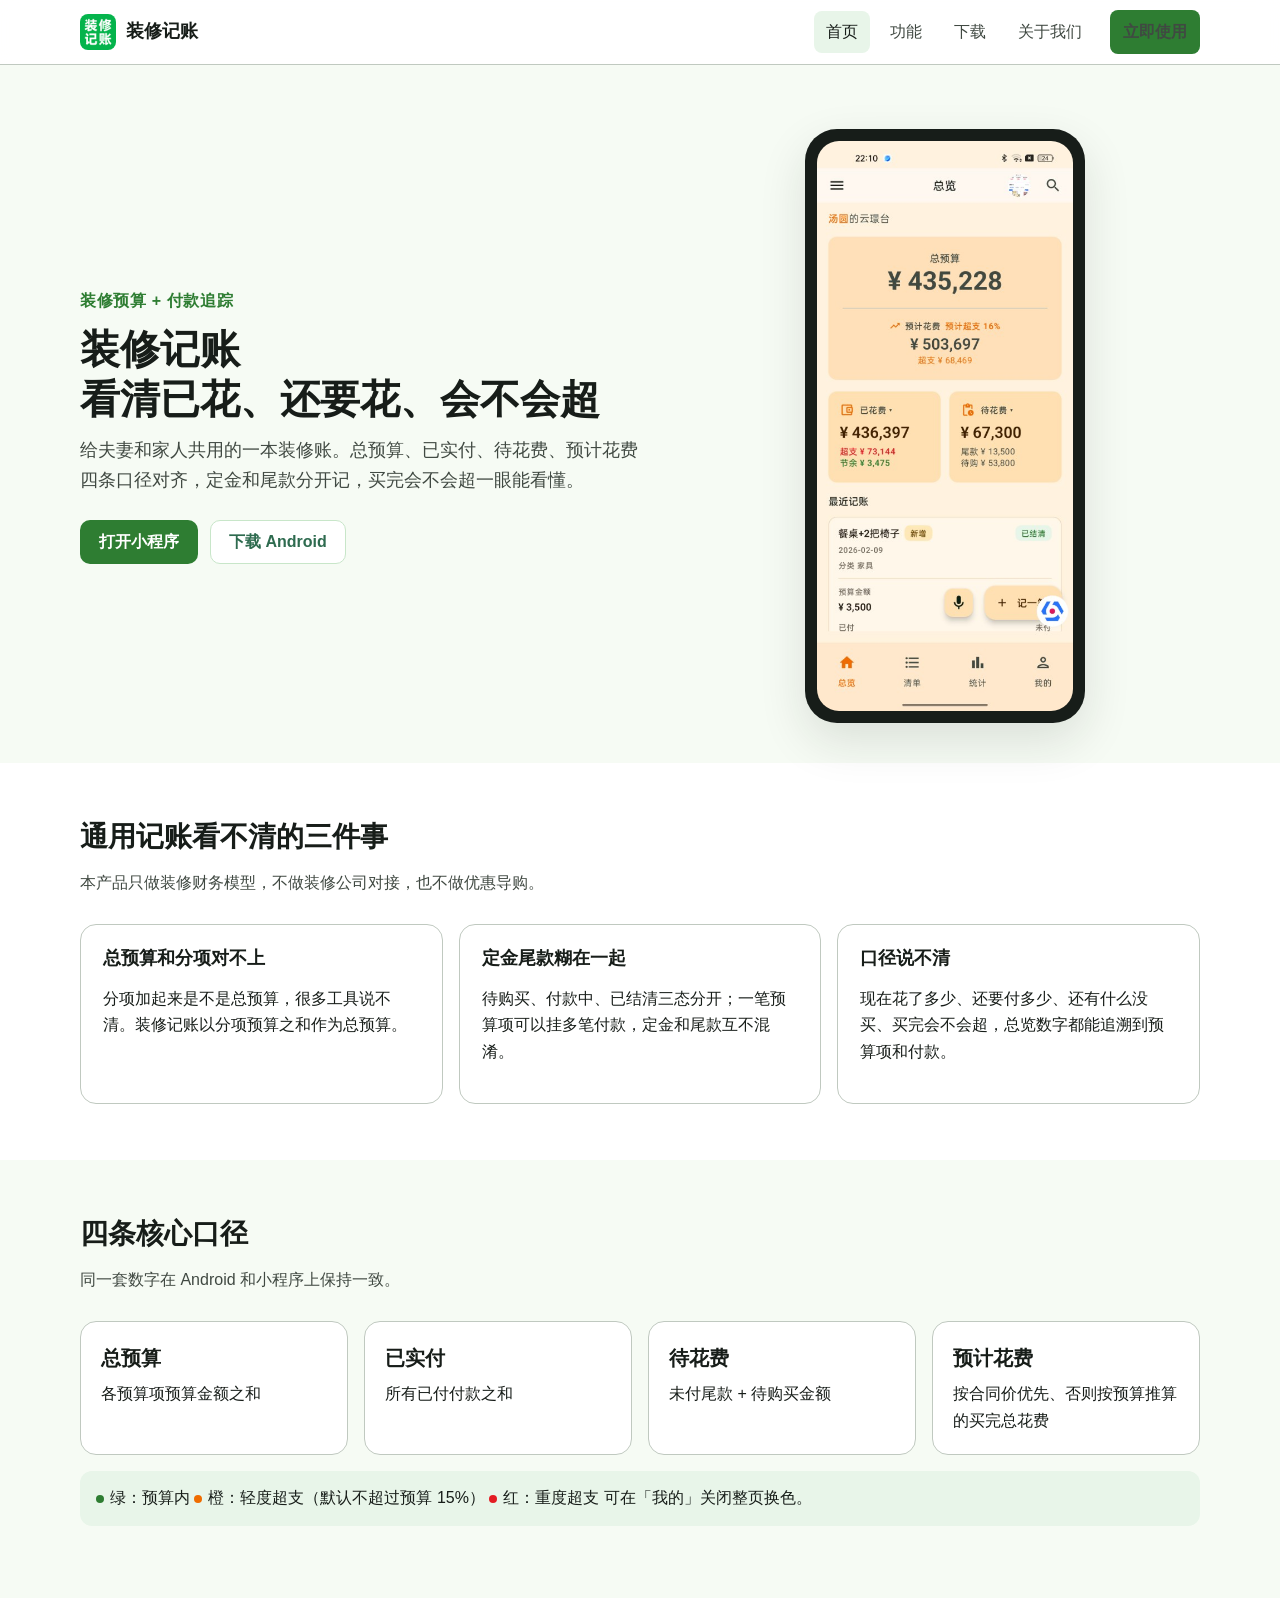
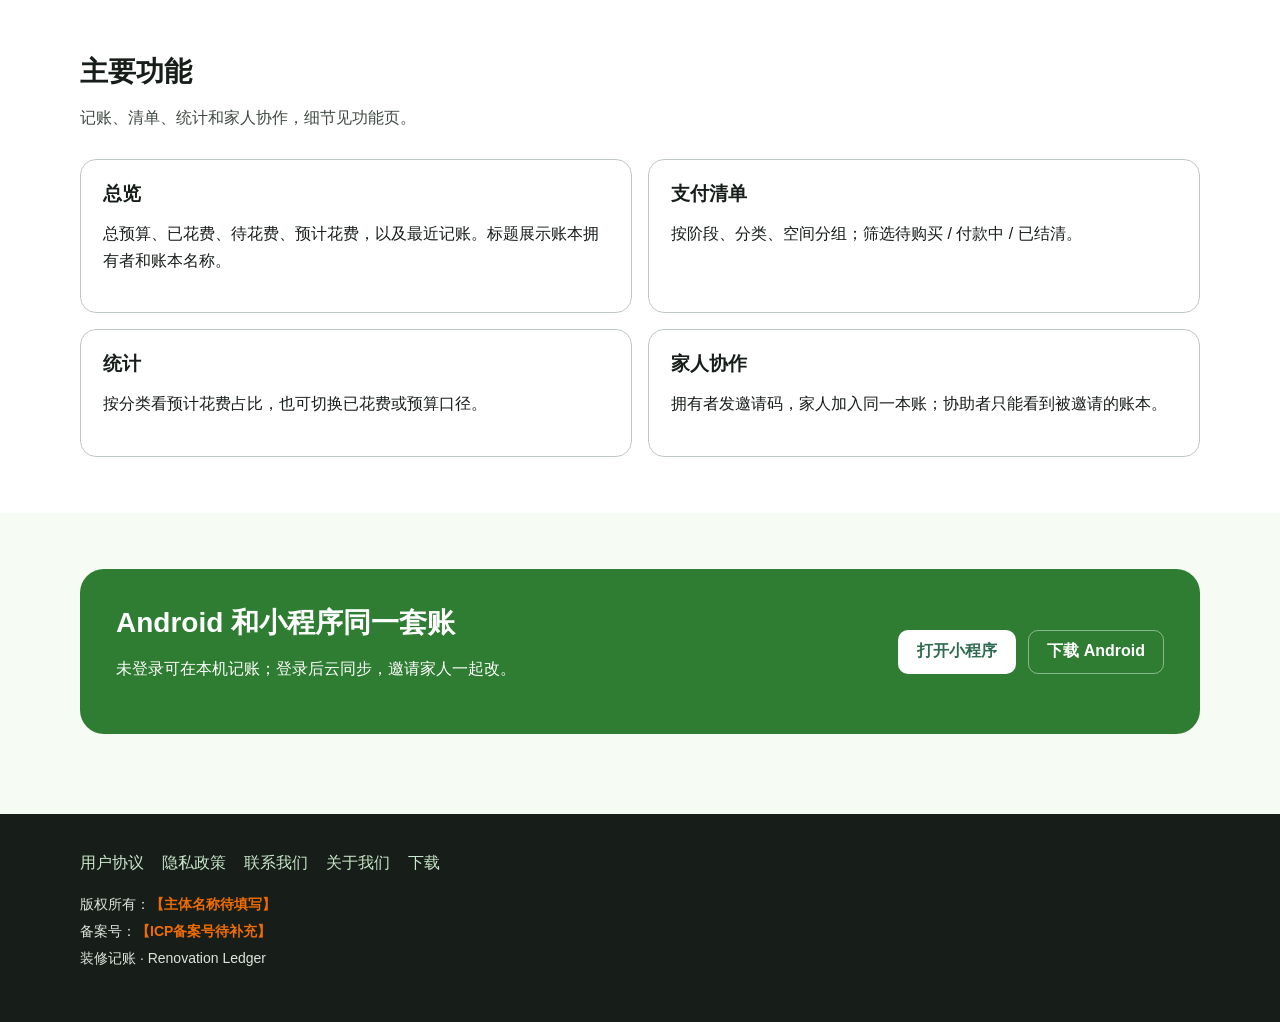
==== index.html @ 34d2fa1f "feat: 初始化装修记账中文官网静态站 多页产品介绍、下载入口、关于我们、用户协议与隐私政策，供微信审核填写应用官网。  Co-authored-by: Cursor <cursoragent@cu" ====
<!DOCTYPE html>
<html lang="zh-CN">
<head>
  <meta charset="UTF-8">
  <meta name="viewport" content="width=device-width, initial-scale=1">
  <title>装修记账 — 看清已花、还要花、会不会超</title>
  <meta name="description" content="装修记账面向夫妻和家人，用总预算、已实付、待花费、预计花费四条口径，看清装修账会不会超。支持 Android 与微信小程序。">
  <link rel="icon" href="images/favicon.png" type="image/png">
  <link rel="stylesheet" href="css/site.css">
</head>
<body>
  <header class="site-header">
    <div class="wrap header-inner">
      <a class="brand" href="index.html"><img src="images/logo.png" alt="">装修记账</a>
      <button class="nav-toggle" type="button" aria-label="打开菜单" aria-expanded="false">☰</button>
      <nav class="site-nav">
        <a href="index.html" class="is-active">首页</a>
        <a href="features.html">功能</a>
        <a href="download.html">下载</a>
        <a href="about.html">关于我们</a>
        <a class="btn btn-primary header-cta" href="download.html">立即使用</a>
      </nav>
    </div>
  </header>

  <main>
    <section class="hero">
      <div class="wrap hero-grid">
        <div>
          <p class="kicker">装修预算 + 付款追踪</p>
          <h1>装修记账<br>看清已花、还要花、会不会超</h1>
          <p class="lead">给夫妻和家人共用的一本装修账。总预算、已实付、待花费、预计花费四条口径对齐，定金和尾款分开记，买完会不会超一眼能看懂。</p>
          <div class="hero-actions">
            <a class="btn btn-primary" href="download.html">打开小程序</a>
            <a class="btn btn-ghost" href="download.html">下载 Android</a>
          </div>
        </div>
        <div class="media">
          <div class="phone">
            <img src="images/01-overview.jpg" alt="装修记账总览：总预算、已花费、待花费与预计花费">
          </div>
        </div>
      </div>
    </section>

    <section class="section section-alt">
      <div class="wrap">
        <div class="section-head">
          <h2>通用记账看不清的三件事</h2>
          <p class="muted">本产品只做装修财务模型，不做装修公司对接，也不做优惠导购。</p>
        </div>
        <div class="cards">
          <article class="card">
            <h3>总预算和分项对不上</h3>
            <p>分项加起来是不是总预算，很多工具说不清。装修记账以分项预算之和作为总预算。</p>
          </article>
          <article class="card">
            <h3>定金尾款糊在一起</h3>
            <p>待购买、付款中、已结清三态分开；一笔预算项可以挂多笔付款，定金和尾款互不混淆。</p>
          </article>
          <article class="card">
            <h3>口径说不清</h3>
            <p>现在花了多少、还要付多少、还有什么没买、买完会不会超，总览数字都能追溯到预算项和付款。</p>
          </article>
        </div>
      </div>
    </section>

    <section class="section">
      <div class="wrap">
        <div class="section-head">
          <h2>四条核心口径</h2>
          <p class="muted">同一套数字在 Android 和小程序上保持一致。</p>
        </div>
        <div class="metrics">
          <div class="metric"><strong>总预算</strong>各预算项预算金额之和</div>
          <div class="metric"><strong>已实付</strong>所有已付付款之和</div>
          <div class="metric"><strong>待花费</strong>未付尾款 + 待购买金额</div>
          <div class="metric"><strong>预计花费</strong>按合同价优先、否则按预算推算的买完总花费</div>
        </div>
        <p class="health-note">
          <span class="dot dot-green"></span>绿：预算内
          <span class="dot dot-orange"></span>橙：轻度超支（默认不超过预算 15%）
          <span class="dot dot-red"></span>红：重度超支
          可在「我的」关闭整页换色。
        </p>
      </div>
    </section>

    <section class="section section-alt">
      <div class="wrap">
        <div class="section-head">
          <h2>主要功能</h2>
          <p class="muted">记账、清单、统计和家人协作，细节见功能页。</p>
        </div>
        <div class="feature-grid">
          <a class="feature-link" href="features.html">
            <h3>总览</h3>
            <p>总预算、已花费、待花费、预计花费，以及最近记账。标题展示账本拥有者和账本名称。</p>
          </a>
          <a class="feature-link" href="features.html">
            <h3>支付清单</h3>
            <p>按阶段、分类、空间分组；筛选待购买 / 付款中 / 已结清。</p>
          </a>
          <a class="feature-link" href="features.html">
            <h3>统计</h3>
            <p>按分类看预计花费占比，也可切换已花费或预算口径。</p>
          </a>
          <a class="feature-link" href="features.html">
            <h3>家人协作</h3>
            <p>拥有者发邀请码，家人加入同一本账；协助者只能看到被邀请的账本。</p>
          </a>
        </div>
      </div>
    </section>

    <section class="section">
      <div class="wrap">
        <div class="band">
          <div>
            <h2>Android 和小程序同一套账</h2>
            <p>未登录可在本机记账；登录后云同步，邀请家人一起改。</p>
          </div>
          <div class="cta-actions">
            <a class="btn btn-primary" href="download.html">打开小程序</a>
            <a class="btn btn-ghost" href="download.html">下载 Android</a>
          </div>
        </div>
      </div>
    </section>
  </main>

  <footer class="site-footer">
    <div class="wrap">
      <div class="footer-links">
        <a href="terms.html">用户协议</a>
        <a href="privacy.html">隐私政策</a>
        <a href="contact.html">联系我们</a>
        <a href="about.html">关于我们</a>
        <a href="download.html">下载</a>
      </div>
      <p>版权所有：<span class="placeholder">【主体名称待填写】</span></p>
      <p>备案号：<span class="placeholder">【ICP备案号待补充】</span></p>
      <p>装修记账 · Renovation Ledger</p>
    </div>
  </footer>
  <script src="js/site.js"></script>
</body>
</html>
---- css/site.css ----
:root {
  --green: #2e7d32;
  --green-deep: #2e6b4f;
  --green-soft: #c8e6c9;
  --green-bg: #e8f5e9;
  --orange: #ef6c00;
  --orange-soft: #ffe0b2;
  --red: #e31c23;
  --red-soft: #ffc9c9;
  --text: #171d19;
  --muted: #404942;
  --line: #c0c9c0;
  --bg: #f6fbf4;
  --surface: #ffffff;
  --shadow: 0 18px 48px rgba(23, 29, 25, 0.12);
  --wrap: 1120px;
  --radius: 16px;
}

*,
*::before,
*::after {
  box-sizing: border-box;
}

html {
  scroll-behavior: smooth;
}

body {
  margin: 0;
  color: var(--text);
  background: var(--bg);
  font-family: "PingFang SC", "Hiragino Sans GB", "Noto Sans SC", "Microsoft YaHei", sans-serif;
  font-size: 16px;
  line-height: 1.65;
}

img {
  max-width: 100%;
  height: auto;
}

a {
  color: var(--green-deep);
  text-decoration: none;
}

a:hover {
  text-decoration: underline;
}

.wrap {
  width: min(var(--wrap), calc(100% - 40px));
  margin: 0 auto;
}

.site-header {
  position: sticky;
  top: 0;
  z-index: 20;
  background: rgba(255, 255, 255, 0.92);
  border-bottom: 1px solid var(--line);
  backdrop-filter: blur(10px);
}

.header-inner {
  display: flex;
  align-items: center;
  justify-content: space-between;
  min-height: 64px;
  gap: 16px;
}

.brand {
  display: flex;
  align-items: center;
  gap: 10px;
  color: var(--text);
  font-weight: 650;
  font-size: 18px;
  text-decoration: none;
}

.brand img {
  width: 36px;
  height: 36px;
  border-radius: 8px;
}

.site-nav {
  display: flex;
  align-items: center;
  gap: 8px;
}

.site-nav a {
  color: var(--muted);
  padding: 8px 12px;
  border-radius: 8px;
  text-decoration: none;
}

.site-nav a:hover,
.site-nav a.is-active {
  color: var(--text);
  background: var(--green-bg);
}

.btn {
  display: inline-flex;
  align-items: center;
  justify-content: center;
  min-height: 44px;
  padding: 0 18px;
  border-radius: 10px;
  border: 1px solid transparent;
  font-weight: 600;
  text-decoration: none;
  cursor: pointer;
}

.btn:hover {
  text-decoration: none;
}

.btn-primary {
  background: var(--green);
  color: #fff;
}

.btn-primary:hover {
  background: var(--green-deep);
}

.btn-ghost {
  background: #fff;
  color: var(--green-deep);
  border-color: var(--green-soft);
}

.btn-ghost:hover {
  background: var(--green-bg);
}

.header-cta {
  margin-left: 8px;
}

.nav-toggle {
  display: none;
  border: 1px solid var(--line);
  background: #fff;
  border-radius: 8px;
  width: 40px;
  height: 40px;
  font-size: 20px;
  line-height: 1;
}

.hero {
  padding: 64px 0 40px;
}

.hero-grid {
  display: grid;
  grid-template-columns: 1.05fr 0.95fr;
  gap: 48px;
  align-items: center;
}

.kicker {
  color: var(--green);
  font-weight: 650;
  letter-spacing: 0.04em;
  margin: 0 0 10px;
}

h1,
h2,
h3 {
  line-height: 1.25;
  margin: 0 0 12px;
}

h1 {
  font-size: 40px;
}

h2 {
  font-size: 28px;
}

.lead {
  font-size: 18px;
  color: var(--muted);
  margin: 0 0 24px;
}

.hero-actions,
.cta-actions {
  display: flex;
  flex-wrap: wrap;
  gap: 12px;
}

.phone {
  width: min(280px, 100%);
  margin: 0 auto;
  padding: 12px;
  border-radius: 32px;
  background: #171d19;
  box-shadow: var(--shadow);
}

.phone img {
  display: block;
  width: 100%;
  border-radius: 22px;
}

.section {
  padding: 56px 0;
}

.section-alt {
  background: #fff;
}

.section-head {
  max-width: 720px;
  margin: 0 0 28px;
}

.muted {
  color: var(--muted);
}

.cards {
  display: grid;
  grid-template-columns: repeat(3, 1fr);
  gap: 16px;
}

.card {
  background: #fff;
  border: 1px solid var(--line);
  border-radius: var(--radius);
  padding: 22px;
}

.card h3 {
  font-size: 18px;
}

.metrics {
  display: grid;
  grid-template-columns: repeat(4, 1fr);
  gap: 16px;
}

.metric {
  background: #fff;
  border-radius: var(--radius);
  padding: 20px;
  border: 1px solid var(--line);
}

.metric strong {
  display: block;
  font-size: 20px;
  margin-bottom: 6px;
}

.dot {
  display: inline-block;
  width: 8px;
  height: 8px;
  border-radius: 50%;
  margin-right: 6px;
}

.dot-green { background: var(--green); }
.dot-orange { background: var(--orange); }
.dot-red { background: var(--red); }

.health-note {
  margin-top: 16px;
  padding: 14px 16px;
  border-radius: 12px;
  background: var(--green-bg);
}

.feature-grid {
  display: grid;
  grid-template-columns: repeat(2, 1fr);
  gap: 16px;
}

.feature-link {
  display: block;
  background: #fff;
  border: 1px solid var(--line);
  border-radius: var(--radius);
  padding: 22px;
  color: inherit;
  text-decoration: none;
}

.feature-link:hover {
  border-color: var(--green);
  box-shadow: var(--shadow);
  text-decoration: none;
}

.band {
  background: var(--green);
  color: #fff;
  border-radius: 24px;
  padding: 36px;
  display: flex;
  justify-content: space-between;
  gap: 20px;
  align-items: center;
}

.band h2,
.band p {
  color: #fff;
}

.band .btn-primary {
  background: #fff;
  color: var(--green-deep);
}

.band .btn-ghost {
  background: transparent;
  color: #fff;
  border-color: rgba(255, 255, 255, 0.45);
}

.feature-row {
  display: grid;
  grid-template-columns: 1fr 1fr;
  gap: 40px;
  align-items: center;
  padding: 48px 0;
  border-bottom: 1px solid var(--line);
}

.feature-row:last-child {
  border-bottom: 0;
}

.feature-row.reverse .copy {
  order: 2;
}

.feature-row.reverse .media {
  order: 1;
}

.split {
  display: grid;
  grid-template-columns: 1fr 1fr;
  gap: 20px;
}

.download-card {
  background: #fff;
  border: 1px solid var(--line);
  border-radius: 20px;
  padding: 28px;
  min-height: 360px;
}

.qr-box {
  width: 180px;
  height: 180px;
  margin: 18px 0;
  border: 1px dashed var(--line);
  border-radius: 12px;
  display: flex;
  align-items: center;
  justify-content: center;
  text-align: center;
  color: var(--muted);
  background: var(--bg);
  font-size: 14px;
  padding: 12px;
}

.placeholder {
  color: var(--orange);
  font-weight: 600;
}

.legal {
  max-width: 760px;
  background: #fff;
  border: 1px solid var(--line);
  border-radius: 20px;
  padding: 36px 40px 48px;
}

.legal h1 {
  font-size: 32px;
}

.legal h2 {
  font-size: 20px;
  margin-top: 28px;
}

.legal p,
.legal li {
  color: var(--muted);
}

.site-footer {
  margin-top: 24px;
  padding: 36px 0 48px;
  background: #171d19;
  color: #dee4dc;
}

.site-footer a {
  color: #c8e6c9;
}

.footer-links {
  display: flex;
  flex-wrap: wrap;
  gap: 8px 18px;
  margin-bottom: 16px;
}

.site-footer p {
  margin: 4px 0;
  font-size: 14px;
}

.ios-note {
  margin-top: 20px;
  color: var(--muted);
}

@media (max-width: 900px) {
  h1 { font-size: 32px; }
  .hero-grid,
  .feature-row,
  .feature-row.reverse .copy,
  .feature-row.reverse .media,
  .split,
  .metrics,
  .cards,
  .feature-grid,
  .band {
    grid-template-columns: 1fr;
    display: grid;
  }

  .feature-row.reverse .copy,
  .feature-row.reverse .media {
    order: unset;
  }

  .nav-toggle {
    display: inline-flex;
    align-items: center;
    justify-content: center;
  }

  .site-nav {
    display: none;
    position: absolute;
    top: 64px;
    left: 0;
    right: 0;
    background: #fff;
    border-bottom: 1px solid var(--line);
    padding: 12px 20px 16px;
    flex-direction: column;
    align-items: stretch;
  }

  .site-nav.is-open {
    display: flex;
  }

  .header-cta {
    margin-left: 0;
  }
}
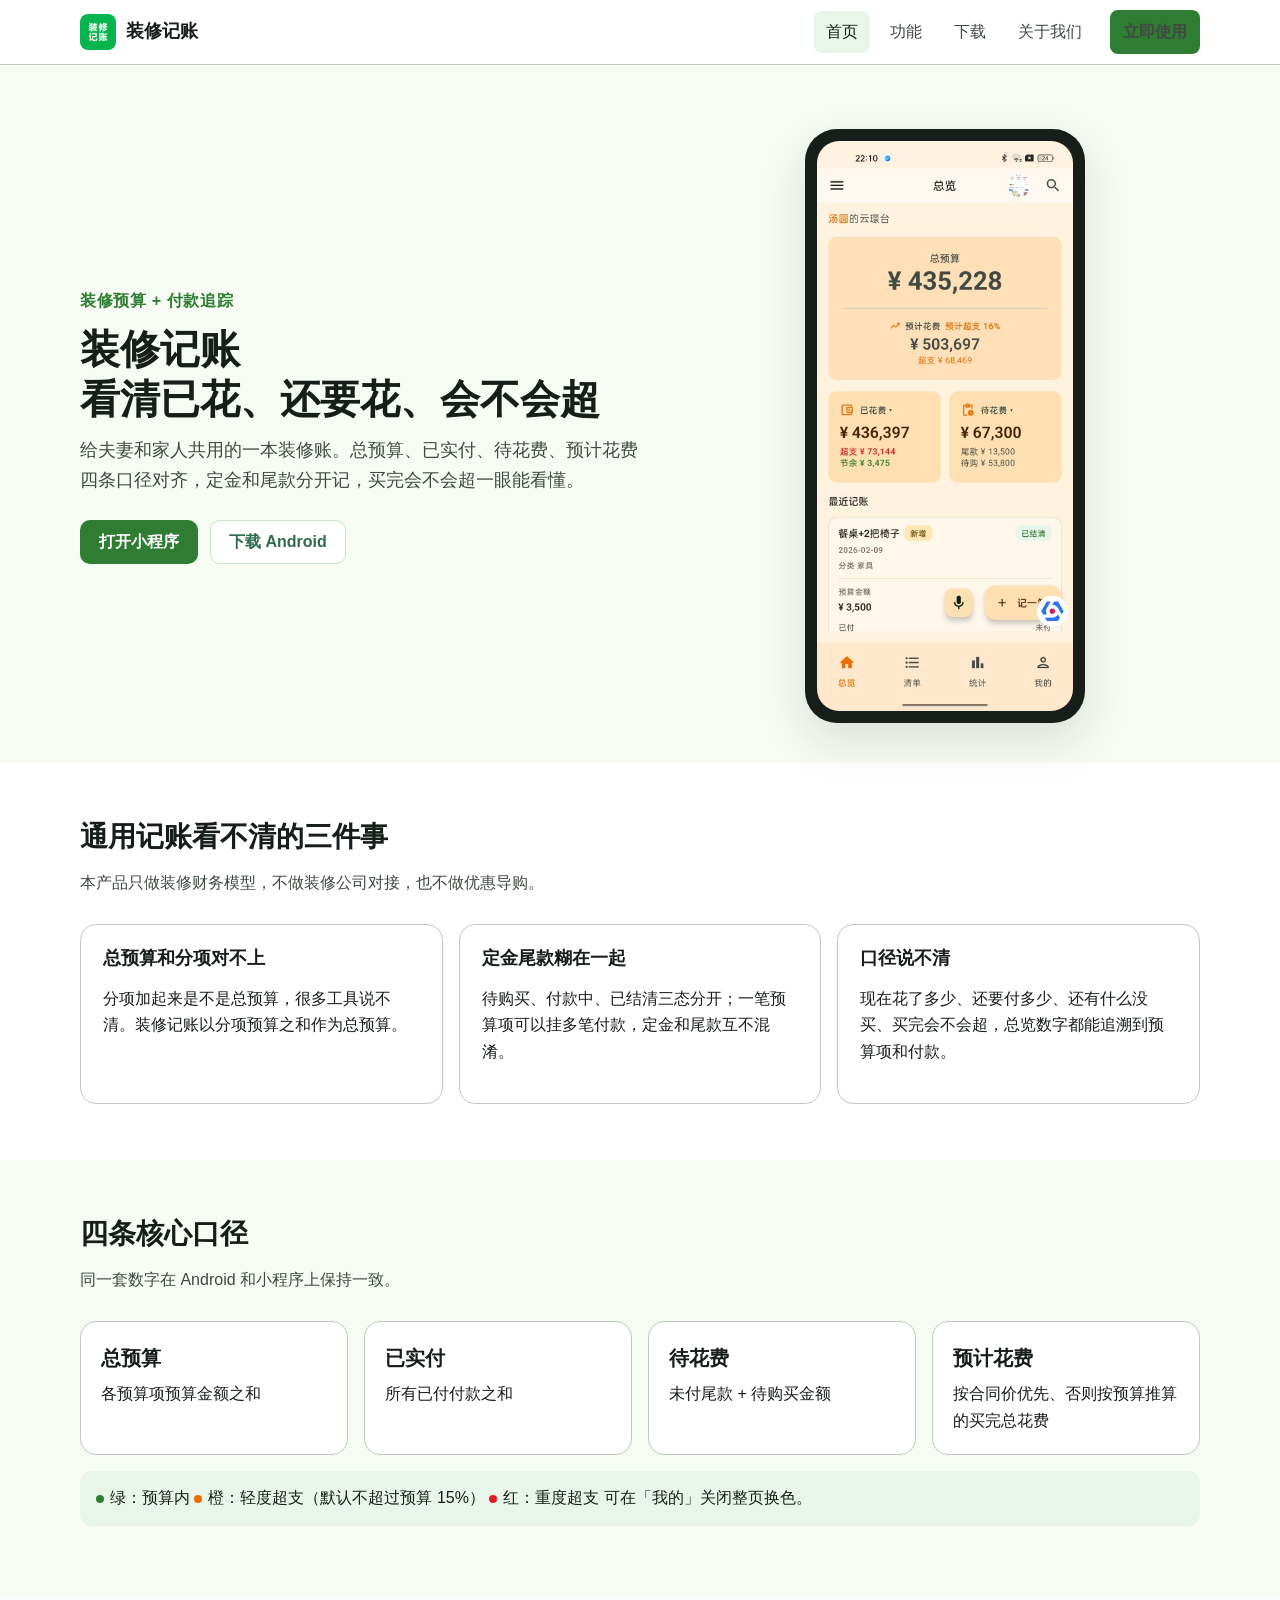
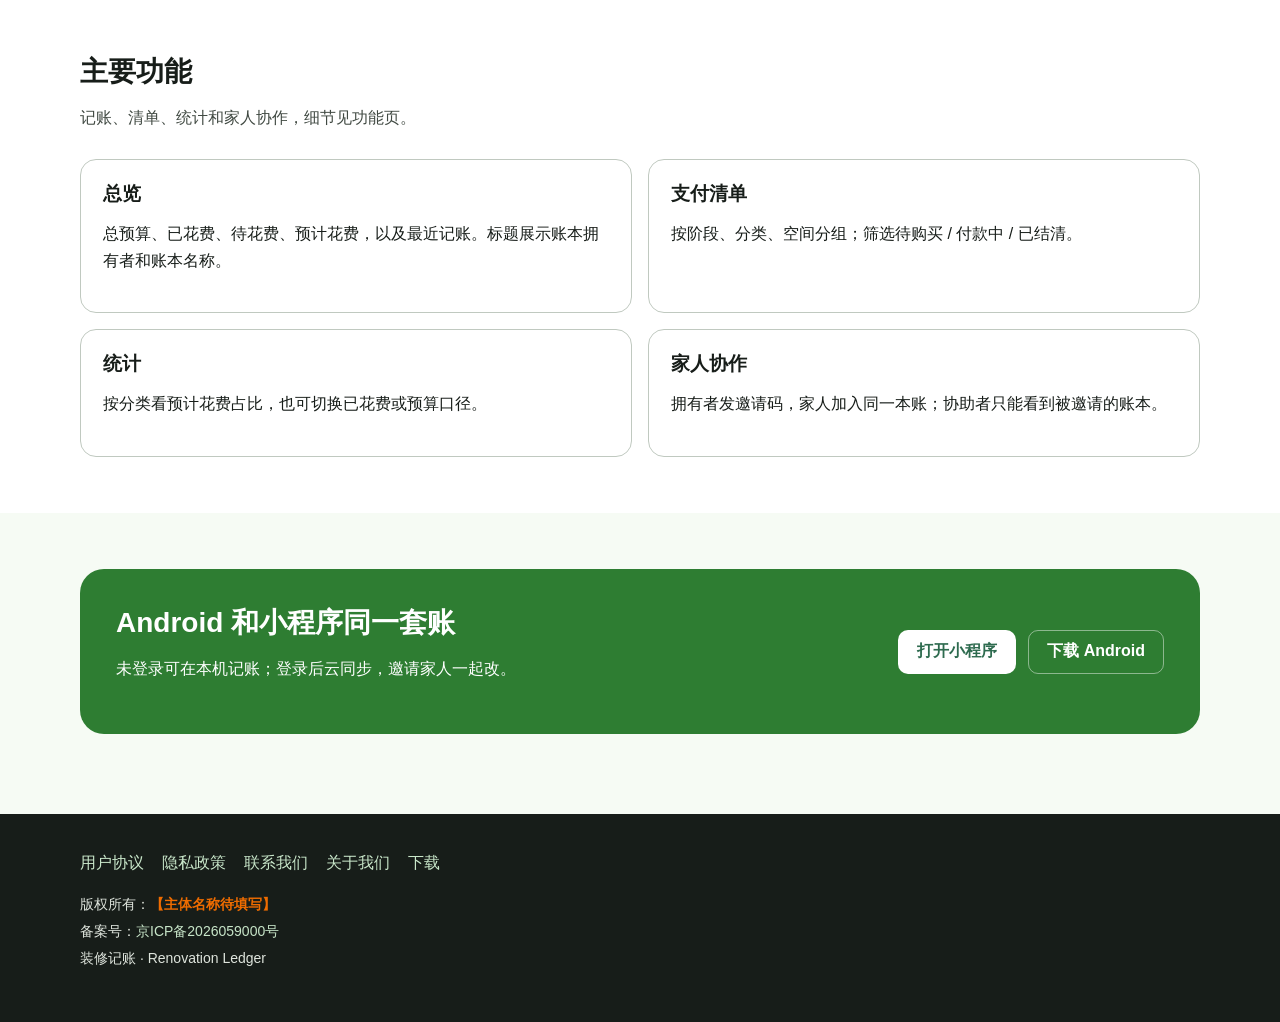
==== commit 436a8685: "页脚挂上京ICP备2026059000号并链到工信部。 Co-authored-by: Cursor <cursoragent@cursor.com>" ====
--- a/index.html
+++ b/index.html
@@ -140,7 +140,7 @@
         <a href="download.html">下载</a>
       </div>
       <p>版权所有：<span class="placeholder">【主体名称待填写】</span></p>
-      <p>备案号：<span class="placeholder">【ICP备案号待补充】</span></p>
+      <p>备案号：<a href="https://beian.miit.gov.cn/" target="_blank" rel="noopener noreferrer">京ICP备2026059000号</a></p>
       <p>装修记账 · Renovation Ledger</p>
     </div>
   </footer>
--- a/css/site.css
+++ b/css/site.css
@@ -375,20 +375,31 @@
   min-height: 360px;
 }
 
+.download-card .phone {
+  margin: 20px auto;
+}
+
 .qr-box {
   width: 180px;
   height: 180px;
   margin: 18px 0;
-  border: 1px dashed var(--line);
+  border: 1px solid var(--line);
   border-radius: 12px;
   display: flex;
   align-items: center;
   justify-content: center;
   text-align: center;
   color: var(--muted);
-  background: var(--bg);
+  background: #fff;
   font-size: 14px;
-  padding: 12px;
+  padding: 8px;
+  overflow: hidden;
+}
+
+.qr-box img {
+  width: 100%;
+  height: 100%;
+  object-fit: contain;
 }
 
 .placeholder {
